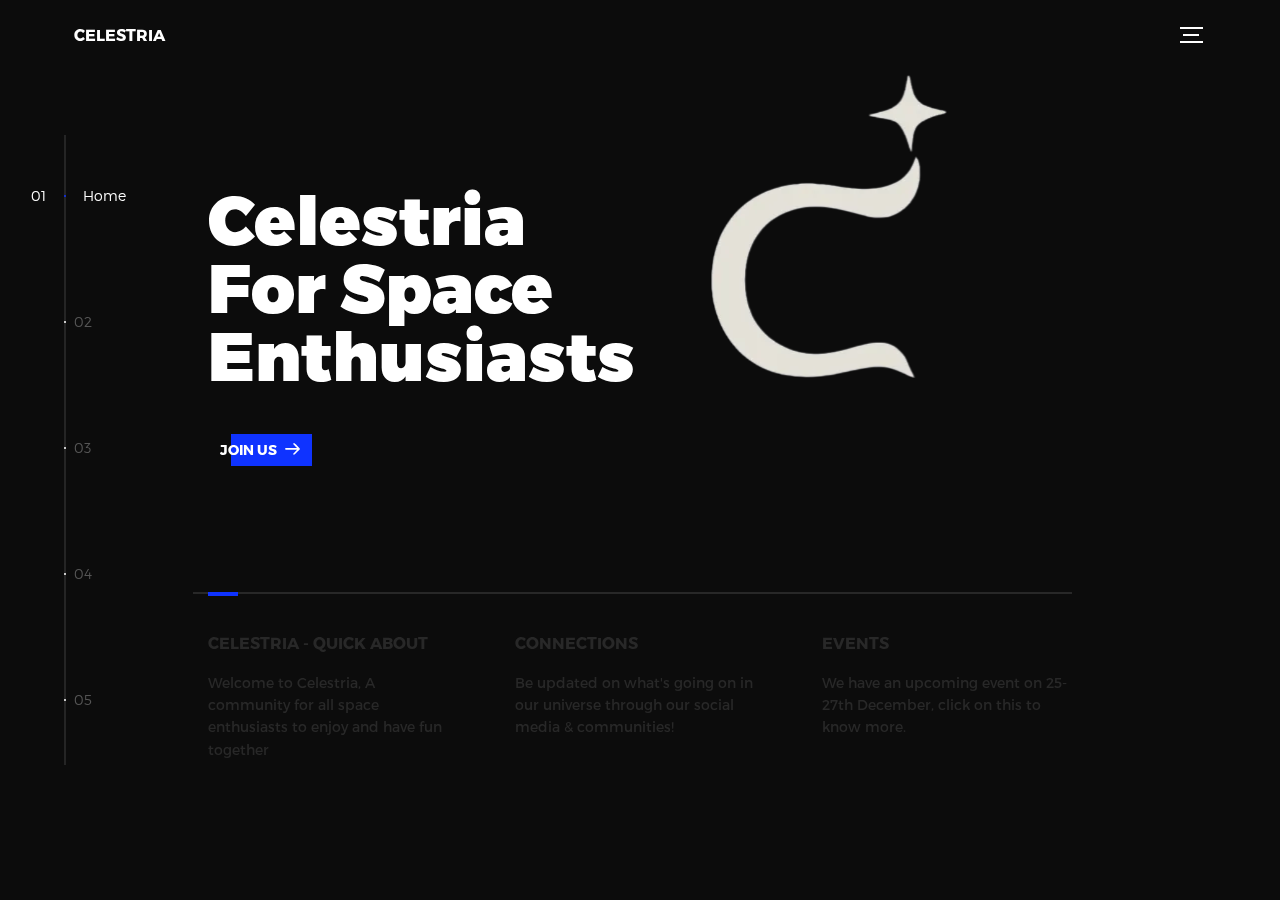
==== home.html @ d2c735a3 "Celestria 2.0 | Updated" ====
<!DOCTYPE html>
<html lang="en">
<head>
  <title>Celestria</title>
  <meta charset="utf-8">
  <meta name="viewport" content="width=device-width, initial-scale=1">
  <meta http-equiv="X-UA-Compatible" content="IE=edge">
  <meta name="description" content="Celestrialin">
  <meta name="author" content="Celestria">
  <link rel="stylesheet" href="assets/css/main.css">
</head>
<body>

<!-- notification for small viewports and landscape oriented smartphones -->
<div class="device-notification">
  <a class="device-notification--logo" href="#0">
    <img src="assets/img/" alt="Global">
    <p>Celestria</p>
  </a>
  <p class="device-notification--message">Celestria has much to offer that we must request you orient your device to portrait or find a larger screen.</p>
</div>

<div class="perspective effect-rotate-left">
  <div class="container"><div class="outer-nav--return"></div>
    <div id="viewport" class="l-viewport">
      <div class="l-wrapper">
        <header class="header">
          <a class="header--logo" href="#0">
            <p>Celestria</p>
          </a>
          <button class="header--cta cta">Get in touch!</button>
          <div class="header--nav-toggle">
            <span></span>
          </div>
        </header>
        <nav class="l-side-nav">
          <ul class="side-nav">
            <li class="is-active"><span>Home</span></li>
            <li><span>Events</span></li>
            <li><span>About</span></li>
            <li><span>Contact</span></li>
            <li><span>Join now</span></li>
          </ul>
        </nav>
        <ul class="l-main-content main-content">
          <li class="l-section section section--is-active">
            <div class="intro">
              <div class="intro--banner">
                <h1>Celestria<br>For Space<br>Enthusiasts</h1>
                <button class="cta" onclick="redirectToLink()">
                  Join Us
                  <svg version="1.1" id="Layer_1" xmlns="http://www.w3.org/2000/svg" xmlns:xlink="http://www.w3.org/1999/xlink" x="0px" y="0px" viewBox="0 0 150 118" style="enable-background:new 0 0 150 118;" xml:space="preserve">
                    <g transform="translate(0.000000,118.000000) scale(0.100000,-0.100000)">
                      <path d="M870,1167c-34-17-55-57-46-90c3-15,81-100,194-211l187-185l-565-1c-431,0-571-3-590-13c-55-28-64-94-18-137c21-20,33-20,597-20h575l-192-193C800,103,794,94,849,39c20-20,39-29,61-29c28,0,63,30,298,262c147,144,272,271,279,282c30,51,23,60-219,304C947,1180,926,1196,870,1167z"/>
                    </g>
                  </svg>
                  <span class="btn-background"></span>
                </button>
                
                <script>
                  function redirectToLink() {
                    // Replace "https://your-desired-link.com" with the actual URL you want the button to redirect to
                    window.location.href = "https://discord.gg/s9FGyCmGjj";
                  }
                </script>
                
                <img src="assets/img/introduction-visual.png" alt="Welcome">
              </div>
              <div class="intro--options">
                <a href="#0">
                  <h3>Celestria - Quick About</h3>
                  <p>Welcome to Celestria, A community for all space enthusiasts to enjoy and have fun together</p>
                </a>
                <a href="#0">
                  <h3>Connections</h3>
                  <p>Be updated on what's going on in our universe through our social media & communities!</p>
                </a>
                <a href="#">
                  <h3>Events</h3>
                  <p>We have an upcoming event on 25-27th December, click on this to know more.</p>
                </a>
              </div>
            </div>
          </li>
          <li class="l-section section">
            <div class="work">
              <h2>Selected work</h2>
              <div class="work--lockup">
                <ul class="slider">
                  <li class="slider--item slider--item-left">
                    <a href="#0">
                      <div class="slider--item-image">
                        <img src="assets/img/work-victory.jpg" alt="Victory">
                      </div>
                      <p class="slider--item-title">Building Competition</p>
                      <p class="slider--item-description">We have hosted a minecraft event on December 25th to 27th, A building competition, where you can choose a theme and start building your house, the winner will be announced by the judges, and could take part in one of our videos! If you are reading this early before the event has started or vice versa, you still got time if the event hasn't been over, Only 3 winners will be chose. Click on this message and you'll  be invited to our discord server.</p>
                    </a>
                  </li>
                  <li class="slider--item slider--item-center">
                    <a href="#0">
                      <div class="slider--item-image">
                        <img src="assets/img/work-metiew-smith.jpg" alt="Metiew and Smith">
                      </div>
                      <p class="slider--item-title">Youtube</p>
                      <p class="slider--item-description">We post our works, information, and much more on youtube, we got multiple social medias!</p>
                    </a>
                  </li>
                  <li class="slider--item slider--item-right">
                    <a href="#0">
                      <div class="slider--item-image">
                        <img src="assets/img/work-alex-nowak.jpg" alt="Alex Nowak">
                      </div>
                      <p class="slider--item-title">Upcoming Project</p>
                      <p class="slider--item-description">Forum Application | Partnered with Yolka.AI, more information can't be disclosed as its under development.</p>
                    </a>
                  </li>
                </ul>
                <div class="slider--prev">
                  <svg version="1.1" id="Layer_1" xmlns="http://www.w3.org/2000/svg" xmlns:xlink="http://www.w3.org/1999/xlink" x="0px" y="0px"
                  viewBox="0 0 150 118" style="enable-background:new 0 0 150 118;" xml:space="preserve">
                  <g transform="translate(0.000000,118.000000) scale(0.100000,-0.100000)">
                    <path d="M561,1169C525,1155,10,640,3,612c-3-13,1-36,8-52c8-15,134-145,281-289C527,41,562,10,590,10c22,0,41,9,61,29
                    c55,55,49,64-163,278L296,510h575c564,0,576,0,597,20c46,43,37,109-18,137c-19,10-159,13-590,13l-565,1l182,180
                    c101,99,187,188,193,199c16,30,12,57-12,84C631,1174,595,1183,561,1169z"/>
                  </g>
                  </svg>
                </div>
                <div class="slider--next">
                  <svg version="1.1" id="Layer_1" xmlns="http://www.w3.org/2000/svg" xmlns:xlink="http://www.w3.org/1999/xlink" x="0px" y="0px" viewBox="0 0 150 118" style="enable-background:new 0 0 150 118;" xml:space="preserve">
                  <g transform="translate(0.000000,118.000000) scale(0.100000,-0.100000)">
                    <path d="M870,1167c-34-17-55-57-46-90c3-15,81-100,194-211l187-185l-565-1c-431,0-571-3-590-13c-55-28-64-94-18-137c21-20,33-20,597-20h575l-192-193C800,103,794,94,849,39c20-20,39-29,61-29c28,0,63,30,298,262c147,144,272,271,279,282c30,51,23,60-219,304C947,1180,926,1196,870,1167z"/>
                  </g>
                  </svg>
                </div>
              </div>
            </div>
          </li>
          <li class="l-section section">
            <div class="about">
              <div class="about--banner">
                <h2>Space<br>enthusiasm<br>for you<br></h2>
                <a href="https://discord.gg/s9FGyCmGjj">Know more
                  <span>
                    <svg version="1.1" id="Layer_1" xmlns="http://www.w3.org/2000/svg" xmlns:xlink="http://www.w3.org/1999/xlink" x="0px" y="0px" viewBox="0 0 150 118" style="enable-background:new 0 0 150 118;" xml:space="preserve">
                    <g transform="translate(0.000000,118.000000) scale(0.100000,-0.100000)">
                      <path d="M870,1167c-34-17-55-57-46-90c3-15,81-100,194-211l187-185l-565-1c-431,0-571-3-590-13c-55-28-64-94-18-137c21-20,33-20,597-20h575l-192-193C800,103,794,94,849,39c20-20,39-29,61-29c28,0,63,30,298,262c147,144,272,271,279,282c30,51,23,60-219,304C947,1180,926,1196,870,1167z"/>
                    </g>
                    </svg>
                  </span>
                </a>
                <img src="assets/img/about-visual.png" alt="About Us">
              </div>
              <div class="about--options">
                <a href="#Under Development">
                  <h3>Forum</h3>
                </a>
                <a href="#Under Development">
                  <h3>Minecraft SMP</h3>
                </a>
                <a href="https://discord.gg/s9FGyCmGjj">
                  <h3>Minecraft Event</h3>
                  
                </a>
              </div>
            </div>
          </li>
          <li class="l-section section">
            <div class="contact">
              <div class="contact--lockup">
                <div class="modal">
                  <div class="modal--information">
                    <a href="mailto:ouremail@gmail.com">celestria.service@gmail.com</a>
    
                  </div>
                  <ul class="modal--options">
                    <li><a href="https:///youtube.com/@Celestrialin/">Youtube</a></li>
                    <li><a href="https://www.instagram.com/celestria.official">Instagram</a></li>
                    <li><a href="https://discord.gg/s9FGyCmGjj">Discord</a></li>
                    <li><a href="mailto:celestria.service@gmail.com">Contact Us</a></li>
                  </ul>
                </div>
              </div>
            </div>
          </li>
          <li class="l-section section">
            <div class="hire">
              <h2>Get in touch</h2>
              <form class="work-request">
                <div class="work-request--options">
                  <span class="options-a">
                    <input id="opt-1" type="checkbox" value="app design">
                    <label for="opt-1">
                      <svg version="1.1" id="Layer_1" xmlns="http://www.w3.org/2000/svg" xmlns:xlink="http://www.w3.org/1999/xlink" x="0px" y="0px"
                      viewBox="0 0 150 111" style="enable-background:new 0 0 150 111;" xml:space="preserve">
                      <g transform="translate(0.000000,111.000000) scale(0.100000,-0.100000)">
                        <path d="M950,705L555,310L360,505C253,612,160,700,155,700c-6,0-44-34-85-75l-75-75l278-278L550-5l475,475c261,261,475,480,475,485c0,13-132,145-145,145C1349,1100,1167,922,950,705z"/>
                      </g>
                      </svg>
                      Partnership
                    </label>
                    <input id="opt-2" type="checkbox" value="graphic design">
                    <label for="opt-2">
                      <svg version="1.1" id="Layer_1" xmlns="http://www.w3.org/2000/svg" xmlns:xlink="http://www.w3.org/1999/xlink" x="0px" y="0px"
                      viewBox="0 0 150 111" style="enable-background:new 0 0 150 111;" xml:space="preserve">
                      <g transform="translate(0.000000,111.000000) scale(0.100000,-0.100000)">
                        <path d="M950,705L555,310L360,505C253,612,160,700,155,700c-6,0-44-34-85-75l-75-75l278-278L550-5l475,475c261,261,475,480,475,485c0,13-132,145-145,145C1349,1100,1167,922,950,705z"/>
                      </g>
                      </svg>
                      Events
                    </label>
                    <input id="opt-3" type="checkbox" value="motion design">
                    <label for="opt-3">
                      <svg version="1.1" id="Layer_1" xmlns="http://www.w3.org/2000/svg" xmlns:xlink="http://www.w3.org/1999/xlink" x="0px" y="0px"
                      viewBox="0 0 150 111" style="enable-background:new 0 0 150 111;" xml:space="preserve">
                      <g transform="translate(0.000000,111.000000) scale(0.100000,-0.100000)">
                        <path d="M950,705L555,310L360,505C253,612,160,700,155,700c-6,0-44-34-85-75l-75-75l278-278L550-5l475,475c261,261,475,480,475,485c0,13-132,145-145,145C1349,1100,1167,922,950,705z"/>
                      </g>
                      </svg>
                      Design
                    </label>
                  </span>
                  <span class="options-b">
                    <input id="opt-4" type="checkbox" value="ux design">
                    <label for="opt-4">
                      <svg version="1.1" id="Layer_1" xmlns="http://www.w3.org/2000/svg" xmlns:xlink="http://www.w3.org/1999/xlink" x="0px" y="0px"
                      viewBox="0 0 150 111" style="enable-background:new 0 0 150 111;" xml:space="preserve">
                      <g transform="translate(0.000000,111.000000) scale(0.100000,-0.100000)">
                        <path d="M950,705L555,310L360,505C253,612,160,700,155,700c-6,0-44-34-85-75l-75-75l278-278L550-5l475,475c261,261,475,480,475,485c0,13-132,145-145,145C1349,1100,1167,922,950,705z"/>
                      </g>
                      </svg>
                      Other
                    </label>
                  </span>
                </div>
                <div class="work-request--information">
                  <div class="information-name">
                    <input id="name" type="text" spellcheck="false">
                    <label for="name">Name</label>
                  </div>
                  <div class="information-email">
                    <input id="email" type="email" spellcheck="false">
                    <label for="email">Email</label>
                  </div>
                </div>
                <input type="submit" value="Send Request">
              </form>
            </div>
          </li>
        </ul>
      </div>
    </div>
  </div>
  <ul class="outer-nav">
    <li class="is-active">Home</li>
    <li>Works</li>
    <li>About</li>
    <li>Contact</li>
    <li>Join now!</li>
  </ul>
</div>

<script src="https://ajax.googleapis.com/ajax/libs/jquery/2.2.4/jquery.min.js"></script>
<script>window.jQuery || document.write('<script src="assets/js/vendor/jquery-2.2.4.min.js"><\/script>')</script>
<script src="assets/js/functions-min.js"></script>
</body>
</html>
---- assets/css/main.css ----
@font-face {
	font-family: 'Montserrat';
	src: url("fonts/Montserrat-Black.eot");
	src: local("☺"), url("fonts/Montserrat-Black.woff") format("woff"), url("fonts/Montserrat-Black.ttf") format("truetype"), url("fonts/Montserrat-Black.svg") format("svg");
	font-weight: 900;
	font-style: normal
}

@font-face {
	font-family: 'Montserrat';
	src: url("fonts/Montserrat-Bold.eot");
	src: local("☺"), url("fonts/Montserrat-Bold.woff") format("woff"), url("fonts/Montserrat-Bold.ttf") format("truetype"), url("fonts/Montserrat-Bold.svg") format("svg");
	font-weight: 700;
	font-style: normal
}

@font-face {
	font-family: 'Montserrat';
	src: url("fonts/Montserrat-Regular.eot");
	src: local("☺"), url("fonts/Montserrat-Regular.woff") format("woff"), url("fonts/Montserrat-Regular.ttf") format("truetype"), url("fonts/Montserrat-Regular.svg") format("svg");
	font-weight: 400;
	font-style: normal
}

@font-face {
	font-family: 'Montserrat';
	src: url("fonts/Montserrat-Light.eot");
	src: local("☺"), url("fonts/Montserrat-Light.woff") format("woff"), url("fonts/Montserrat-Light.ttf") format("truetype"), url("fonts/Montserrat-Light.svg") format("svg");
	font-weight: 300;
	font-style: normal
}

/*! normalize.css v3.0.2 | MIT License | git.io/normalize */
html {
	font-family: sans-serif;
	-ms-text-size-adjust: 100%;
	-webkit-text-size-adjust: 100%
}

body {
	margin: 0
}

article,
aside,
details,
figcaption,
figure,
footer,
header,
hgroup,
main,
menu,
nav,
section,
summary {
	display: block
}

audio,
canvas,
progress,
video {
	display: inline-block;
	vertical-align: baseline
}

audio:not([controls]) {
	display: none;
	height: 0
}

[hidden],
template {
	display: none
}

a {
	background-color: transparent
}

a:active,
a:hover {
	outline: 0
}

abbr[title] {
	border-bottom: 1px dotted
}

b,
strong {
	font-weight: bold
}

dfn {
	font-style: italic
}

h1 {
	font-size: 2em;
	margin: 0.67em 0
}

mark {
	background: #ff0;
	color: #000
}

small {
	font-size: 80%
}

sub,
sup {
	font-size: 75%;
	line-height: 0;
	position: relative;
	vertical-align: baseline
}

sup {
	top: -0.5em
}

sub {
	bottom: -0.25em
}

img {
	border: 0
}

svg:not(:root) {
	overflow: hidden
}

figure {
	margin: 1em 40px
}

hr {
	box-sizing: content-box;
	height: 0
}

pre {
	overflow: auto
}

code,
kbd,
pre,
samp {
	font-family: monospace, monospace;
	font-size: 1em
}

button,
input,
optgroup,
select,
textarea {
	color: inherit;
	font: inherit;
	margin: 0
}

button {
	overflow: visible
}

button,
select {
	text-transform: none
}

button,
html input[type="button"],
input[type="reset"],
input[type="submit"] {
	-webkit-appearance: button;
	cursor: pointer
}

button[disabled],
html input[disabled] {
	cursor: default
}

button::-moz-focus-inner,
input::-moz-focus-inner {
	border: 0;
	padding: 0
}

input {
	line-height: normal
}

input[type="checkbox"],
input[type="radio"] {
	box-sizing: border-box;
	padding: 0
}

input[type="number"]::-webkit-inner-spin-button,
input[type="number"]::-webkit-outer-spin-button {
	height: auto
}

input[type="search"] {
	-webkit-appearance: textfield;
	box-sizing: content-box
}

input[type="search"]::-webkit-search-cancel-button,
input[type="search"]::-webkit-search-decoration {
	-webkit-appearance: none
}

fieldset {
	border: 1px solid #c0c0c0;
	margin: 0 2px;
	padding: 0.35em 0.625em 0.75em
}

legend {
	border: 0;
	padding: 0
}

textarea {
	overflow: auto
}

optgroup {
	font-weight: bold
}

table {
	border-collapse: collapse;
	border-spacing: 0
}

td,
th {
	padding: 0
}

::-moz-selection {
	background: #FFF498
}

::selection {
	background: #FFF498
}

::-moz-selection {
	background: #FFF498
}

img::-moz-selection {
	background: transparent
}

img::selection {
	background: transparent
}

img::-moz-selection {
	background: transparent
}

body {
	-webkit-tap-highlight-color: #FFF498
}

body {
	background-color: #0c0c0c;
	font-size: 14px;
	line-height: 1.6;
	font-family: "Montserrat", sans-serif;
	color: #fff;
	-webkit-font-smoothing: antialiased;
	-webkit-text-size-adjust: 100%
}

.l-viewport {
	position: relative;
	width: 100%;
	height: 100vh;
	box-shadow: 0 0 45px 5px rgba(0, 0, 0, 0.85);
	overflow: hidden
}

.l-wrapper {
	position: relative;
	width: 1440px;
	max-width: 90%;
	height: 100%;
	margin: 0 auto
}

.l-side-nav {
	position: absolute;
	left: 0;
	display: -webkit-box;
	display: -webkit-flex;
	display: -ms-flexbox;
	display: flex;
	height: 100%;
	-webkit-box-align: center;
	-webkit-align-items: center;
	-ms-flex-align: center;
	align-items: center
}

.l-side-nav::before {
	content: "";
	position: absolute;
	top: 50%;
	left: 0;
	-webkit-transform: translateY(-50%);
	transform: translateY(-50%);
	width: 2px;
	height: 70%;
	max-height: 750px;
	background-color: #555;
	opacity: .35;
	z-index: 10
}

@media (max-width: 1180px) {
	.l-side-nav {
		display: none
	}
}

.l-main-content {
	position: relative;
	width: 100%;
	height: 100%;
	margin: 0;
	padding: 0;
	list-style: none
}

.l-section {
	position: absolute;
	width: 100%;
	height: 100%
}

.device-notification {
	display: none;
	position: fixed;
	top: 0;
	left: 0;
	width: 100%;
	height: 100%;
	-webkit-box-orient: vertical;
	-webkit-box-direction: normal;
	-webkit-flex-direction: column;
	-ms-flex-direction: column;
	flex-direction: column;
	-webkit-box-align: center;
	-webkit-align-items: center;
	-ms-flex-align: center;
	-ms-grid-row-align: center;
	align-items: center;
	-webkit-box-pack: center;
	-webkit-justify-content: center;
	-ms-flex-pack: center;
	justify-content: center;
	background-color: #0c0c0c;
	z-index: 12
}

.device-notification--logo {
	display: -webkit-box;
	display: -webkit-flex;
	display: -ms-flexbox;
	display: flex;
	-webkit-box-align: center;
	-webkit-align-items: center;
	-ms-flex-align: center;
	align-items: center;
	text-decoration: none;
	color: #fff
}

.device-notification--logo p {
	margin: 0 0 0 10px;
	font-size: 16px;
	font-weight: 700;
	text-transform: uppercase
}

.device-notification--message {
	width: 70%;
	margin: 30px 0 0 0;
	font-weight: 700;
	text-align: center
}

@media (max-width: 767px) and (min-width: 601px) and (max-height: 680px) {
	.device-notification {
		display: -webkit-box;
		display: -webkit-flex;
		display: -ms-flexbox;
		display: flex
	}
}

@media (max-width: 600px) and (min-width: 480px) and (max-height: 580px) {
	.device-notification {
		display: -webkit-box;
		display: -webkit-flex;
		display: -ms-flexbox;
		display: flex
	}
}

@media (max-width: 736px) and (min-width: 360px) and (orientation: landscape) {
	.device-notification {
		display: -webkit-box;
		display: -webkit-flex;
		display: -ms-flexbox;
		display: flex
	}
}

@media(max-width: 359px) {
	.device-notification {
		display: -webkit-box;
		display: -webkit-flex;
		display: -ms-flexbox;
		display: flex
	}
}

.section {
	opacity: 0;
	visibility: hidden;
	-webkit-transition: opacity .4s ease-in-out, visibility 0s .4s;
	transition: opacity .4s ease-in-out, visibility 0s .4s
}

.section--is-active {
	opacity: 1;
	visibility: visible;
	z-index: 1;
	-webkit-transition: opacity .4s ease-in-out .4s;
	transition: opacity .4s ease-in-out .4s
}

.section--next {
	-webkit-transform: translateY(-45px);
	transform: translateY(-45px);
	-webkit-transition: -webkit-transform .4s ease-in-out;
	transition: -webkit-transform .4s ease-in-out;
	transition: transform .4s ease-in-out;
	transition: transform .4s ease-in-out, -webkit-transform .4s ease-in-out
}

.section--prev {
	-webkit-transform: translateY(45px);
	transform: translateY(45px);
	-webkit-transition: -webkit-transform .4s ease-in-out;
	transition: -webkit-transform .4s ease-in-out;
	transition: transform .4s ease-in-out;
	transition: transform .4s ease-in-out, -webkit-transform .4s ease-in-out
}

.header {
	position: absolute;
	top: 0;
	left: 0;
	display: -webkit-box;
	display: -webkit-flex;
	display: -ms-flexbox;
	display: flex;
	width: 100%;
	height: 70px;
	-webkit-box-align: center;
	-webkit-align-items: center;
	-ms-flex-align: center;
	align-items: center;
	-webkit-box-pack: justify;
	-webkit-justify-content: space-between;
	-ms-flex-pack: justify;
	justify-content: space-between;
	z-index: 10
}

.header--logo {
	display: -webkit-box;
	display: -webkit-flex;
	display: -ms-flexbox;
	display: flex;
	-webkit-box-align: center;
	-webkit-align-items: center;
	-ms-flex-align: center;
	align-items: center;
	text-decoration: none;
	color: #fff
}

.header--logo p {
	margin: 0 0 0 10px;
	font-size: 16px;
	font-weight: 700;
	text-transform: uppercase
}

.header--nav-toggle {
	display: -webkit-box;
	display: -webkit-flex;
	display: -ms-flexbox;
	display: flex;
	width: 50px;
	height: 50px;
	-webkit-box-orient: vertical;
	-webkit-box-direction: normal;
	-webkit-flex-direction: column;
	-ms-flex-direction: column;
	flex-direction: column;
	-webkit-box-align: center;
	-webkit-align-items: center;
	-ms-flex-align: center;
	align-items: center;
	-webkit-box-pack: center;
	-webkit-justify-content: center;
	-ms-flex-pack: center;
	justify-content: center;
	cursor: pointer
}

.header--nav-toggle span,
.header--nav-toggle::before,
.header--nav-toggle::after {
	content: "";
	position: relative;
	width: 16px;
	height: 2px;
	background-color: #fff
}

.header--nav-toggle::before {
	bottom: 5px;
	width: 23px
}

.header--nav-toggle::after {
	top: 5px;
	width: 23px
}

.header--cta {
	position: absolute;
	top: 50%;
	left: 50%;
	-webkit-transform: translate(-50%, -50%);
	transform: translate(-50%, -50%);
	padding: 0 20px;
	line-height: 30px;
	text-decoration: none;
	color: #fff;
	font-weight: 700;
	text-transform: uppercase;
	background-color: #0f33ff;
	border: none;
	opacity: 0;
	visibility: hidden;
	-webkit-transition: opacity .4s ease-in-out, visibility 0s .4s;
	transition: opacity .4s ease-in-out, visibility 0s .4s
}

.header--cta:focus {
	outline: none
}

.header--cta.is-active {
	opacity: 1;
	visibility: visible;
	-webkit-transition: opacity .4s ease-in-out .4s;
	transition: opacity .4s ease-in-out .4s
}

@media (max-width: 767px) {
	.header--cta {
		display: none
	}
}

.side-nav {
	position: relative;
	display: -webkit-box;
	display: -webkit-flex;
	display: -ms-flexbox;
	display: flex;
	width: 100px;
	height: 70%;
	max-height: 750px;
	-webkit-box-orient: vertical;
	-webkit-box-direction: normal;
	-webkit-flex-direction: column;
	-ms-flex-direction: column;
	flex-direction: column;
	-webkit-justify-content: space-around;
	-ms-flex-pack: distribute;
	justify-content: space-around;
	margin: 0;
	padding: 0;
	list-style-position: inside;
	z-index: 10
}

.side-nav>li {
	position: relative;
	top: -5px;
	color: #fff;
	font-size: 6px;
	cursor: pointer
}

.side-nav>li span {
	position: relative;
	top: 3px;
	left: 10px;
	color: #fff;
	font-size: 14px;
	font-weight: 300;
	opacity: 0;
	visibility: hidden
}

.side-nav>li::before {
	position: absolute;
	top: 3px;
	left: 10px;
	color: #555;
	font-size: 14px;
	font-weight: 300
}

.side-nav li:nth-child(1)::before {
	content: "01"
}

.side-nav li:nth-child(2)::before {
	content: "02"
}

.side-nav li:nth-child(3)::before {
	content: "03"
}

.side-nav li:nth-child(4)::before {
	content: "04"
}

.side-nav li:nth-child(5)::before {
	content: "05"
}

.side-nav li.is-active {
	color: #0f33ff;
	-webkit-transition: color .4s ease-in-out;
	transition: color .4s ease-in-out
}

.side-nav li.is-active span {
	opacity: 1;
	visibility: visible;
	-webkit-transition: opacity .4s ease-in-out;
	transition: opacity .4s ease-in-out
}

.side-nav li.is-active::before {
	left: -33px;
	color: #fff
}

.intro {
	position: relative;
	display: -webkit-box;
	display: -webkit-flex;
	display: -ms-flexbox;
	display: flex;
	width: 900px;
	max-width: 75%;
	height: 100%;
	-webkit-box-orient: vertical;
	-webkit-box-direction: normal;
	-webkit-flex-direction: column;
	-ms-flex-direction: column;
	flex-direction: column;
	-webkit-box-pack: center;
	-webkit-justify-content: center;
	-ms-flex-pack: center;
	justify-content: center;
	margin: 0 auto
}

@media (max-width: 1180px) {
	.intro {
		max-width: 100%
	}
}

.intro--banner {
	position: relative;
	height: 475px
}

.intro--banner::before {
	content: "";
	position: absolute;
	bottom: 20px;
	left: -15px;
	right: 0;
	height: 2px;
	background-color: #282828
}

.intro--banner::after {
	content: "";
	position: absolute;
	bottom: 18px;
	left: 0;
	width: 30px;
	height: 4px;
	background-color: #0f33ff
}

.intro--banner h1 {
	position: relative;
	font-size: 68px;
	font-weight: 900;
	line-height: 1;
	z-index: 1
}

.intro--banner button {
	position: relative;
	padding: 5px 17px 5px 12px;
	font-weight: 700;
	text-transform: uppercase;
	background-color: transparent;
	border: none
}

.intro--banner button .btn-background {
	position: absolute;
	top: 0;
	left: 23px;
	right: 0;
	height: 100%;
	background-color: #0f33ff;
	z-index: -1;
	-webkit-transition: left .2s ease-in-out;
	transition: left .2s ease-in-out
}

.intro--banner button:hover .btn-background {
	left: 0
}

.intro--banner button:focus {
	outline: none
}

.intro--banner button svg {
	position: relative;
	left: 5px;
	width: 15px;
	fill: #fff
}

.intro--banner img {
	position: absolute;
	bottom: 21px;
	right: -120px
}

.intro--options {
	display: -webkit-box;
	display: -webkit-flex;
	display: -ms-flexbox;
	display: flex;
	-webkit-box-pack: justify;
	-webkit-justify-content: space-between;
	-ms-flex-pack: justify;
	justify-content: space-between;
	margin: 0;
	padding: 0;
	list-style: none
}

.intro--options>a {
	max-width: 250px;
	text-decoration: none;
	color: #282828;
	-webkit-transition: color .2s ease-in-out;
	transition: color .2s ease-in-out
}

.intro--options>a:hover {
	color: #fff
}

.intro--options h3 {
	font-size: 16px;
	text-transform: uppercase
}

.intro--options p {
	margin-bottom: 0
}

@media (max-width: 900px) {
	.intro--banner {
		height: 380px
	}

	.intro--banner h1 {
		font-size: 55px
	}

	.intro--banner img {
		width: 430px
	}

	.intro--options>a {
		margin-right: 30px
	}

	.intro--options>a:last-child {
		margin-right: 0
	}
}

@media (max-width: 767px) {
	.intro--banner {
		height: 305px
	}

	.intro--banner h1 {
		font-size: 44px
	}

	.intro--banner img {
		width: 330px
	}

	.intro--options {
		display: block
	}

	.intro--options>a {
		display: block;
		max-width: 100%;
		margin: 0 0 30px 0
	}

	.intro--options>a:last-child {
		margin-bottom: 0
	}
}

@media (max-width: 600px) {
	.intro--banner {
		height: 360px
	}

	.intro--banner h1 {
		font-size: 55px
	}

	.intro--banner img {
		display: none
	}
}

@media (max-width: 600px) and (max-height: 750px) {
	.intro--banner {
		height: auto
	}

	.intro--banner::before,
	.intro--banner::after {
		display: none
	}

	.intro--banner h1 {
		margin-top: 0
	}

	.intro--options {
		display: none
	}
}

.work {
	position: relative;
	display: -webkit-box;
	display: -webkit-flex;
	display: -ms-flexbox;
	display: flex;
	width: 960px;
	max-width: 80%;
	height: 100%;
	-webkit-box-orient: vertical;
	-webkit-box-direction: normal;
	-webkit-flex-direction: column;
	-ms-flex-direction: column;
	flex-direction: column;
	-webkit-box-pack: center;
	-webkit-justify-content: center;
	-ms-flex-pack: center;
	justify-content: center;
	margin: 0 auto
}

@media (max-width: 1180px) {
	.work {
		max-width: 100%
	}
}

.work h2 {
	margin: 0 0 20px 0;
	font-size: 30px;
	text-align: center
}

.work--lockup {
	position: relative
}

.work--lockup .slider {
	position: relative;
	display: -webkit-box;
	display: -webkit-flex;
	display: -ms-flexbox;
	display: flex;
	width: 80%;
	margin: 0 auto;
	padding: 0;
	list-style: none
}

.work--lockup .slider--item {
	position: absolute;
	display: none;
	text-align: center
}

.work--lockup .slider--item a {
	text-decoration: none;
	color: #858585
}

.work--lockup .slider--item-title {
	margin-top: 10px;
	font-size: 12px;
	font-weight: 700;
	text-transform: uppercase
}

.work--lockup .slider--item-description {
	display: none;
	max-width: 250px;
	margin: 0 auto
}

.work--lockup .slider--item-image {
	width: 150px;
	height: 150px;
	margin: 0 auto;
	border-radius: 50%;
	overflow: hidden
}

.work--lockup .slider--item-image img {
	width: 100%
}

.work--lockup .slider--item-left {
	top: 50%;
	left: 0;
	-webkit-transform: translateY(-50%);
	transform: translateY(-50%);
	display: block
}

.work--lockup .slider--item-right {
	top: 50%;
	right: 0;
	-webkit-transform: translateY(-50%);
	transform: translateY(-50%);
	display: block
}

.work--lockup .slider--item-center {
	position: relative;
	top: 30px;
	left: 50%;
	-webkit-transform: translateX(-50%);
	transform: translateX(-50%);
	display: block
}

.work--lockup .slider--item-center a {
	color: #fff
}

.work--lockup .slider--item-center .slider--item-title {
	margin-top: 25px;
	font-size: 16px
}

.work--lockup .slider--item-center .slider--item-description {
	display: block
}

.work--lockup .slider--item-center .slider--item-image {
	width: 300px;
	height: 300px
}

.work--lockup .slider--next,
.work--lockup .slider--prev {
	position: absolute;
	top: 160px;
	display: -webkit-box;
	display: -webkit-flex;
	display: -ms-flexbox;
	display: flex;
	width: 50px;
	height: 50px;
	-webkit-box-align: center;
	-webkit-align-items: center;
	-ms-flex-align: center;
	align-items: center;
	-webkit-box-pack: center;
	-webkit-justify-content: center;
	-ms-flex-pack: center;
	justify-content: center;
	background-color: #282828;
	border-radius: 50%;
	cursor: pointer
}

.work--lockup .slider--next svg,
.work--lockup .slider--prev svg {
	width: 20px;
	fill: #fff
}

.work--lockup .slider--next {
	right: 0
}

.work--lockup .slider--prev {
	left: 0
}

@media (max-width: 900px) {
	.work--lockup .slider--item-image {
		width: 120px;
		height: 120px
	}

	.work--lockup .slider--item-center .slider--item-image {
		width: 240px;
		height: 240px
	}

	.work--lockup .slider--next,
	.work--lockup .slider--prev {
		top: 130px
	}
}

@media (max-width: 767px) {
	.work--lockup .slider {
		width: 75%
	}

	.work--lockup .slider--item-image {
		width: 90px;
		height: 90px
	}

	.work--lockup .slider--item-center .slider--item-image {
		width: 190px;
		height: 190px
	}

	.work--lockup .slider--next,
	.work--lockup .slider--prev {
		top: 105px
	}
}

@media (max-width: 600px) {
	.work--lockup .slider {
		width: auto
	}

	.work--lockup .slider--item-left,
	.work--lockup .slider--item-right {
		display: none
	}
}

.about {
	position: relative;
	display: -webkit-box;
	display: -webkit-flex;
	display: -ms-flexbox;
	display: flex;
	width: 900px;
	max-width: 75%;
	height: 100%;
	-webkit-box-orient: vertical;
	-webkit-box-direction: normal;
	-webkit-flex-direction: column;
	-ms-flex-direction: column;
	flex-direction: column;
	-webkit-box-pack: center;
	-webkit-justify-content: center;
	-ms-flex-pack: center;
	justify-content: center;
	margin: 0 auto
}

@media (max-width: 1180px) {
	.about {
		max-width: 100%
	}
}

.about--banner {
	position: relative;
	height: 475px
}

.about--banner::before {
	content: "";
	position: absolute;
	top: 20px;
	left: 200px;
	-webkit-transform: rotate(-25deg);
	transform: rotate(-25deg);
	border: 5px solid #0f33ff;
	border-right-color: transparent;
	border-bottom-color: transparent
}

.about--banner::after {
	content: "";
	position: absolute;
	top: 75px;
	left: 400px;
	-webkit-transform: rotate(45deg);
	transform: rotate(45deg);
	width: 10px;
	height: 10px;
	background-color: #0f33ff
}

.about--banner h2 {
	position: relative;
	margin-top: 35px;
	font-size: 68px;
	font-weight: 900;
	line-height: 1;
	z-index: 1
}

.about--banner h2::before {
	content: "";
	position: absolute;
	top: 60px;
	left: 268px;
	width: 30px;
	height: 30px;
	background-color: #0f33ff;
	border-radius: 50%
}

.about--banner h2::after {
	content: "";
	position: absolute;
	top: 255px;
	left: 255px;
	width: 10px;
	height: 10px;
	background-color: #0f33ff
}

.about--banner a {
	padding: 5px 17px 5px 0;
	text-decoration: none;
	color: #fff;
	font-weight: 700;
	text-transform: uppercase;
	background-color: transparent
}

.about--banner a:hover svg {
	left: 10px
}

.about--banner a svg {
	position: relative;
	left: 5px;
	width: 15px;
	fill: #fff;
	-webkit-transition: left .2s ease-in-out;
	transition: left .2s ease-in-out
}

.about--banner img {
	position: absolute;
	bottom: -90px;
	right: -12px
}

.about--options {
	display: -webkit-box;
	display: -webkit-flex;
	display: -ms-flexbox;
	display: flex;
	max-width: 600px;
	-webkit-box-pack: justify;
	-webkit-justify-content: space-between;
	-ms-flex-pack: justify;
	justify-content: space-between;
	margin: 0;
	padding: 0;
	list-style: none
}

.about--options>a {
	position: relative;
	width: 150px;
	height: 75px;
	text-decoration: none;
	color: #fff;
	border: 10px solid #0f33ff;
	background-position: center;
	background-size: cover;
	background-repeat: no-repeat
}

.about--options>a:nth-child(1) {
	background-image: url("../img/about-winners.jpg")
}

.about--options>a:nth-child(2) {
	background-image: url("../img/about-philosophy.jpg")
}

.about--options>a:nth-child(3) {
	background-image: url("../img/about-history.jpg")
}

.about--options>a:hover h3 {
	bottom: -50px
}

.about--options h3 {
	position: absolute;
	bottom: -38px;
	left: 10px;
	font-size: 16px;
	text-transform: uppercase;
	-webkit-transition: bottom .2s ease-in-out, left .2s ease-in-out;
	transition: bottom .2s ease-in-out, left .2s ease-in-out
}

@media (max-width: 767px) {
	.about--banner {
		height: 305px
	}

	.about--banner::before {
		top: 0;
		left: 125px
	}

	.about--banner::after {
		top: 35px;
		left: 260px
	}

	.about--banner h2 {
		margin-top: 10px;
		font-size: 44px
	}

	.about--banner h2::before {
		top: 28px;
		left: 168px
	}

	.about--banner h2::after {
		top: 163px;
		left: 163px
	}

	.about--banner img {
		width: 315px
	}
}

@media (max-width: 600px) {
	.about--banner {
		height: auto
	}

	.about--banner::before {
		left: 155px
	}

	.about--banner::after {
		left: 310px
	}

	.about--banner h2 {
		margin-top: 0;
		font-size: 55px
	}

	.about--banner h2::before {
		top: 43px;
		left: 214px
	}

	.about--banner h2::after {
		top: 205px;
		left: 205px
	}

	.about--banner img {
		display: none
	}

	.about--options {
		display: none
	}
}

.contact {
	position: fixed;
	top: 0;
	left: 0;
	width: 100%;
	height: 100%;
	background-image: url("../img/contact-visual.png");
	background-position: center;
	background-size: cover;
	background-repeat: no-repeat
}

.contact--lockup {
	position: relative;
	display: -webkit-box;
	display: -webkit-flex;
	display: -ms-flexbox;
	display: flex;
	width: 900px;
	max-width: 75%;
	height: 100%;
	-webkit-box-align: center;
	-webkit-align-items: center;
	-ms-flex-align: center;
	align-items: center;
	-webkit-box-pack: end;
	-webkit-justify-content: flex-end;
	-ms-flex-pack: end;
	justify-content: flex-end;
	margin: 0 auto
}

@media (max-width: 1180px) {
	.contact--lockup {
		max-width: 90%
	}
}

@media (max-width: 767px) {
	.contact--lockup {
		-webkit-box-pack: center;
		-webkit-justify-content: center;
		-ms-flex-pack: center;
		justify-content: center
	}
}

.contact--lockup .modal {
	padding: 45px 45px;
	text-align: center;
	background-color: #0c0c0c;
	box-shadow: 0 0 30px 0 rgba(0, 0, 0, 0.75)
}

.contact--lockup .modal--information p,
.contact--lockup .modal--information a {
	display: block;
	margin: 14px 0;
	text-decoration: none;
	color: #fff;
	font-weight: 700
}

.contact--lockup .modal--information p {
	margin-top: 0
}

.contact--lockup .modal--options {
	margin: 0;
	padding: 0;
	list-style: none
}

.contact--lockup .modal--options>li {
	width: 130px;
	margin: 0 auto 25px auto
}

.contact--lockup .modal--options li:nth-child(1) {
	background-color: #1769ff
}

.contact--lockup .modal--options li:nth-child(2) {
	background-color: #ea4c89
}

.contact--lockup .modal--options li:nth-child(3) {
	margin-bottom: 0;
	background-color: #0f33ff;
	text-transform: uppercase
}

.contact--lockup .modal--options a {
	display: block;
	width: 100%;
	padding: 8px 0;
	text-decoration: none;
	color: #fff;
	font-weight: 700
}

.hire {
	position: relative;
	display: -webkit-box;
	display: -webkit-flex;
	display: -ms-flexbox;
	display: flex;
	width: 700px;
	max-width: 75%;
	height: 100%;
	-webkit-box-orient: vertical;
	-webkit-box-direction: normal;
	-webkit-flex-direction: column;
	-ms-flex-direction: column;
	flex-direction: column;
	-webkit-box-pack: center;
	-webkit-justify-content: center;
	-ms-flex-pack: center;
	justify-content: center;
	margin: 0 auto
}

@media (max-width: 1180px) {
	.hire {
		max-width: 100%
	}
}

.hire h2 {
	margin: 0 0 20px 0;
	font-size: 30px;
	text-align: center
}

.work-request {
	display: -webkit-box;
	display: -webkit-flex;
	display: -ms-flexbox;
	display: flex;
	width: 100%;
	-webkit-box-orient: vertical;
	-webkit-box-direction: normal;
	-webkit-flex-direction: column;
	-ms-flex-direction: column;
	flex-direction: column;
	-webkit-box-align: center;
	-webkit-align-items: center;
	-ms-flex-align: center;
	align-items: center;
	color: #fff
}

.work-request input[type="submit"] {
	width: 400px;
	max-width: 100%;
	line-height: 50px;
	font-size: 16px;
	font-weight: 700;
	text-transform: uppercase;
	background-color: #0f33ff;
	border: none;
	border-radius: 0
}

.work-request input[type="submit"]:focus {
	outline: none
}

.work-request--options {
	display: -webkit-box;
	display: -webkit-flex;
	display: -ms-flexbox;
	display: flex;
	width: 100%;
	-webkit-box-orient: vertical;
	-webkit-box-direction: normal;
	-webkit-flex-direction: column;
	-ms-flex-direction: column;
	flex-direction: column;
	-webkit-box-align: center;
	-webkit-align-items: center;
	-ms-flex-align: center;
	align-items: center;
	margin: 30px 0
}

.work-request--options .options-a {
	display: -webkit-box;
	display: -webkit-flex;
	display: -ms-flexbox;
	display: flex;
	width: 100%;
	-webkit-box-pack: justify;
	-webkit-justify-content: space-between;
	-ms-flex-pack: justify;
	justify-content: space-between
}

.work-request--options .options-b {
	display: -webkit-box;
	display: -webkit-flex;
	display: -ms-flexbox;
	display: flex;
	width: 72%;
	-webkit-flex-wrap: wrap;
	-ms-flex-wrap: wrap;
	flex-wrap: wrap;
	-webkit-justify-content: space-around;
	-ms-flex-pack: distribute;
	justify-content: space-around
}

.work-request--options label {
	display: block;
	width: 200px;
	margin-bottom: 30px;
	line-height: 50px;
	font-size: 16px;
	font-weight: 700;
	text-align: center;
	border: 2px solid #fff;
	cursor: pointer;
	-webkit-transition: background-color .2s ease-in-out, border-color .2s ease-in-out;
	transition: background-color .2s ease-in-out, border-color .2s ease-in-out
}

.work-request--options label svg {
	position: relative;
	left: -5px;
	width: 0;
	fill: #fff;
	-webkit-transition: width .2s ease-in-out;
	transition: width .2s ease-in-out
}

.work-request--options input[type="checkbox"] {
	display: none
}

.work-request--options input[type="checkbox"]:checked+label {
	background-color: #0f33ff;
	border-color: #0f33ff
}

.work-request--options input[type="checkbox"]:checked+label svg {
	width: 15px
}

.work-request--information {
	display: -webkit-box;
	display: -webkit-flex;
	display: -ms-flexbox;
	display: flex;
	width: 100%;
	-webkit-box-pack: justify;
	-webkit-justify-content: space-between;
	-ms-flex-pack: justify;
	justify-content: space-between;
	margin-bottom: 60px
}

.work-request--information .information-name,
.work-request--information .information-email {
	position: relative;
	width: 45%;
	height: 50px;
	font-size: 30px;
	font-weight: 300
}

.work-request--information input[type="text"],
.work-request--information input[type="email"] {
	width: 100%;
	padding: 0 0 5px 0;
	background-color: transparent;
	border: none;
	border-bottom: 1px solid #fff;
	border-radius: 0
}

.work-request--information input[type="text"]:focus,
.work-request--information input[type="email"]:focus {
	outline: none;
	background-color: #0c0c0c
}

.work-request--information label {
	position: absolute;
	top: 0;
	left: 0;
	pointer-events: none;
	-webkit-transition: top .2s ease-in-out, font-size .2s ease-in-out;
	transition: top .2s ease-in-out, font-size .2s ease-in-out
}

.work-request--information input:focus+label,
.work-request--information input.has-value+label {
	top: -15px;
	font-size: 14px
}

@media (max-width: 767px) {
	.work-request--options {
		-webkit-box-orient: horizontal;
		-webkit-box-direction: normal;
		-webkit-flex-direction: row;
		-ms-flex-direction: row;
		flex-direction: row;
		-webkit-justify-content: space-around;
		-ms-flex-pack: distribute;
		justify-content: space-around
	}

	.work-request--options .options-a,
	.work-request--options .options-b {
		display: block;
		width: auto
	}
}

@media (max-width: 600px) {
	.work-request--options {
		margin: 20px 0
	}
}

@media (max-width: 600px) and (max-width: 415px) {
	.work-request--options {
		-webkit-box-pack: justify;
		-webkit-justify-content: space-between;
		-ms-flex-pack: justify;
		justify-content: space-between
	}
}

@media (max-width: 600px) {
	.work-request--options label {
		width: 150px;
		margin-bottom: 15px;
		font-size: 14px
	}

	.work-request--options input[type="checkbox"]:checked+label svg {
		width: 12px
	}

	.work-request--information {
		margin-bottom: 30px
	}

	.work-request--information .information-name,
	.work-request--information .information-email {
		height: 40px;
		font-size: 24px
	}
}

.perspective {
	position: relative;
	width: 100%;
	height: 100%;
	overflow: hidden
}

.perspective--modalview {
	position: fixed;
	-webkit-perspective: 1500px;
	perspective: 1500px
}

.container {
	position: relative;
	-webkit-transform: translateZ(0) translateX(0) rotateY(0deg);
	transform: translateZ(0) translateX(0) rotateY(0deg);
	min-height: 100%;
	outline: 30px solid #0f33ff;
	-webkit-transition: -webkit-transform .4s;
	transition: -webkit-transform .4s;
	transition: transform .4s;
	transition: transform .4s, -webkit-transform .4s
}

.modalview .container {
	position: absolute;
	width: 100%;
	height: 100%;
	overflow: hidden;
	-webkit-backface-visibility: hidden;
	backface-visibility: hidden
}

.effect-rotate-left .container {
	-webkit-transform-origin: 0% 50%;
	transform-origin: 0% 50%;
	-webkit-transition: -webkit-transform .4s;
	transition: -webkit-transform .4s;
	transition: transform .4s;
	transition: transform .4s, -webkit-transform .4s
}

.effect-rotate-left--animate .container {
	-webkit-transform: translateZ(-1800px) translateX(-50%) rotateY(45deg);
	transform: translateZ(-1800px) translateX(-50%) rotateY(45deg);
	outline: 30px solid #0f33ff
}

.outer-nav {
	position: absolute;
	top: 50%;
	left: 55%;
	-webkit-transform: translateY(-50%);
	transform: translateY(-50%);
	-webkit-transform-style: preserve-3d;
	transform-style: preserve-3d;
	margin: 0;
	padding: 0;
	list-style: none;
	text-align: center;
	visibility: hidden;
	-webkit-transition: visibility 0s .2s;
	transition: visibility 0s .2s
}

.outer-nav.is-vis {
	visibility: visible
}

.outer-nav--return {
	position: absolute;
	top: 0;
	left: 0;
	width: 100%;
	height: 100%;
	display: none;
	cursor: pointer;
	z-index: 11
}

.outer-nav--return.is-vis {
	display: block
}

.outer-nav>li {
	-webkit-transform-style: preserve-3d;
	transform-style: preserve-3d;
	-webkit-transform: translateX(350px) translateZ(-1000px);
	transform: translateX(350px) translateZ(-1000px);
	font-size: 55px;
	font-weight: 900;
	opacity: 0;
	cursor: pointer;
	-webkit-transition: opacity .2s, -webkit-transform .2s;
	transition: opacity .2s, -webkit-transform .2s;
	transition: transform .2s, opacity .2s;
	transition: transform .2s, opacity .2s, -webkit-transform .2s
}

.outer-nav>li.is-vis {
	-webkit-transform: translateX(0) translateZ(0);
	transform: translateX(0) translateZ(0);
	opacity: 1;
	-webkit-transition: opacity .4s, -webkit-transform .4s;
	transition: opacity .4s, -webkit-transform .4s;
	transition: transform .4s, opacity .4s;
	transition: transform .4s, opacity .4s, -webkit-transform .4s
}

.outer-nav>li::before {
	content: "";
	position: absolute;
	top: 50%;
	left: 50%;
	-webkit-transform: translate(-50%, -25%);
	transform: translate(-50%, -25%);
	width: 110%;
	height: 15px;
	opacity: 0;
	background-color: #0f33ff
}

.outer-nav>li.is-active::before {
	opacity: 1
}

@media (max-width: 767px) {
	.outer-nav>li {
		font-size: 44px
	}
}

@media (max-width: 600px) {
	.outer-nav>li {
		font-size: 34px
	}
}

.outer-nav li.is-vis:nth-child(2) {
	-webkit-transition-delay: .04s;
	transition-delay: .04s
}

.outer-nav li.is-vis:nth-child(3) {
	-webkit-transition-delay: .08s;
	transition-delay: .08s
}

.outer-nav li.is-vis:nth-child(4) {
	-webkit-transition-delay: .12s;
	transition-delay: .12s
}

.outer-nav li.is-vis:nth-child(5) {
	-webkit-transition-delay: .16s;
	transition-delay: .16s
}
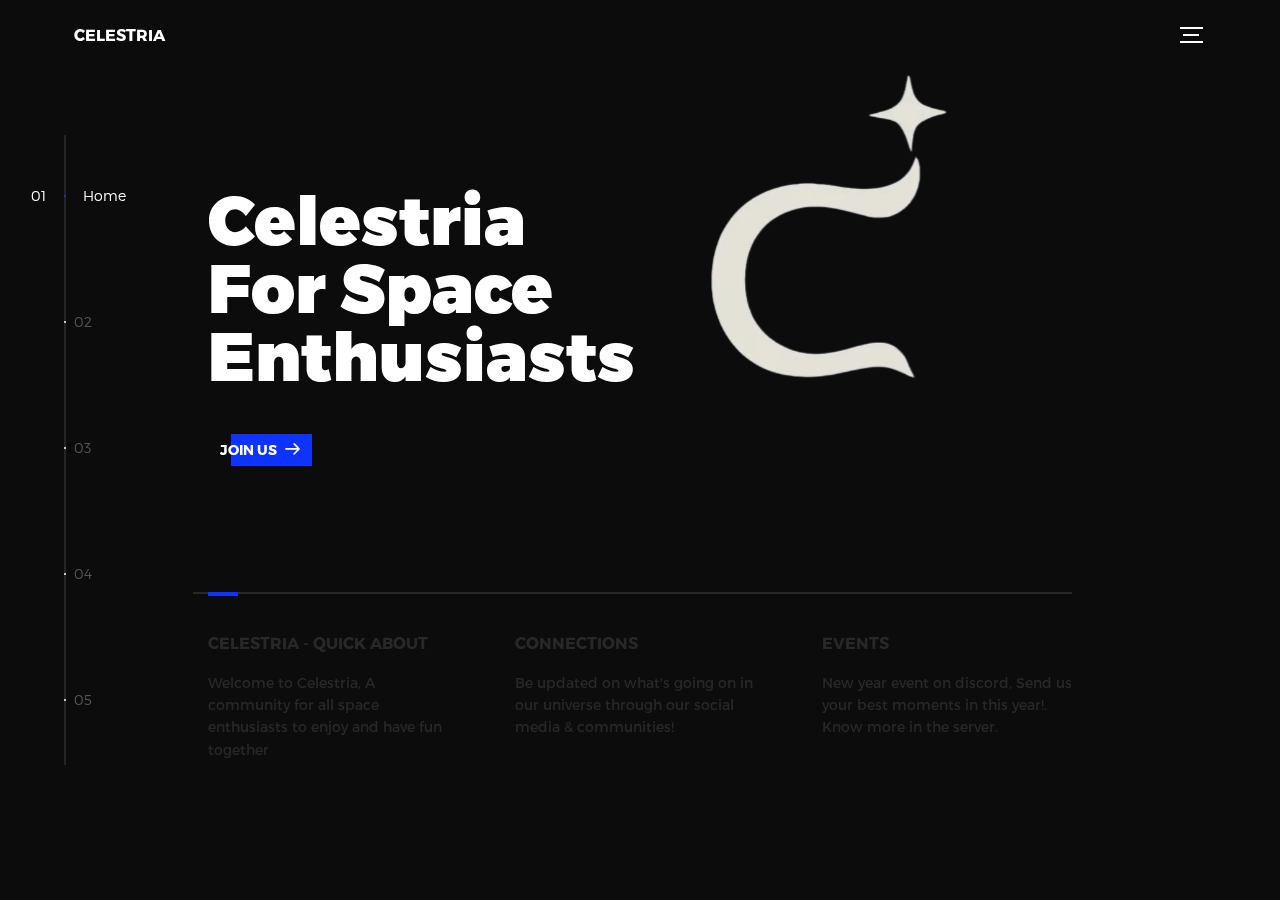
==== commit 1f07195d: "Update home.html" ====
--- a/home.html
+++ b/home.html
@@ -14,10 +14,9 @@
 <!-- notification for small viewports and landscape oriented smartphones -->
 <div class="device-notification">
   <a class="device-notification--logo" href="#0">
-    <img src="assets/img/" alt="Global">
     <p>Celestria</p>
   </a>
-  <p class="device-notification--message">Celestria has much to offer that we must request you orient your device to portrait or find a larger screen.</p>
+  <p class="device-notification--message">Celestria has much to offer that we must request you orient your device to portrait or find a larger screen or zoom out.</p>
 </div>
 
 <div class="perspective effect-rotate-left">
@@ -28,7 +27,7 @@
           <a class="header--logo" href="#0">
             <p>Celestria</p>
           </a>
-          <button class="header--cta cta">Get in touch!</button>
+          <button class="header--cta cta"></button>
           <div class="header--nav-toggle">
             <span></span>
           </div>
@@ -77,7 +76,7 @@
                 </a>
                 <a href="#">
                   <h3>Events</h3>
-                  <p>We have an upcoming event on 25-27th December, click on this to know more.</p>
+                  <p>New year event on discord, Send us your best moments in this year!. Know more in the server.</p>
                 </a>
               </div>
             </div>
@@ -93,7 +92,7 @@
                         <img src="assets/img/work-victory.jpg" alt="Victory">
                       </div>
                       <p class="slider--item-title">Building Competition</p>
-                      <p class="slider--item-description">We have hosted a minecraft event on December 25th to 27th, A building competition, where you can choose a theme and start building your house, the winner will be announced by the judges, and could take part in one of our videos! If you are reading this early before the event has started or vice versa, you still got time if the event hasn't been over, Only 3 winners will be chose. Click on this message and you'll  be invited to our discord server.</p>
+                      <p class="slider--item-description">We had a minecraft event hosted, Where the participants will pick a theme to build on minecraft, They built their best designs and houses, and they're shown in another page, This event was held for 25th to 27th December!</p>
                     </a>
                   </li>
                   <li class="slider--item slider--item-center">
